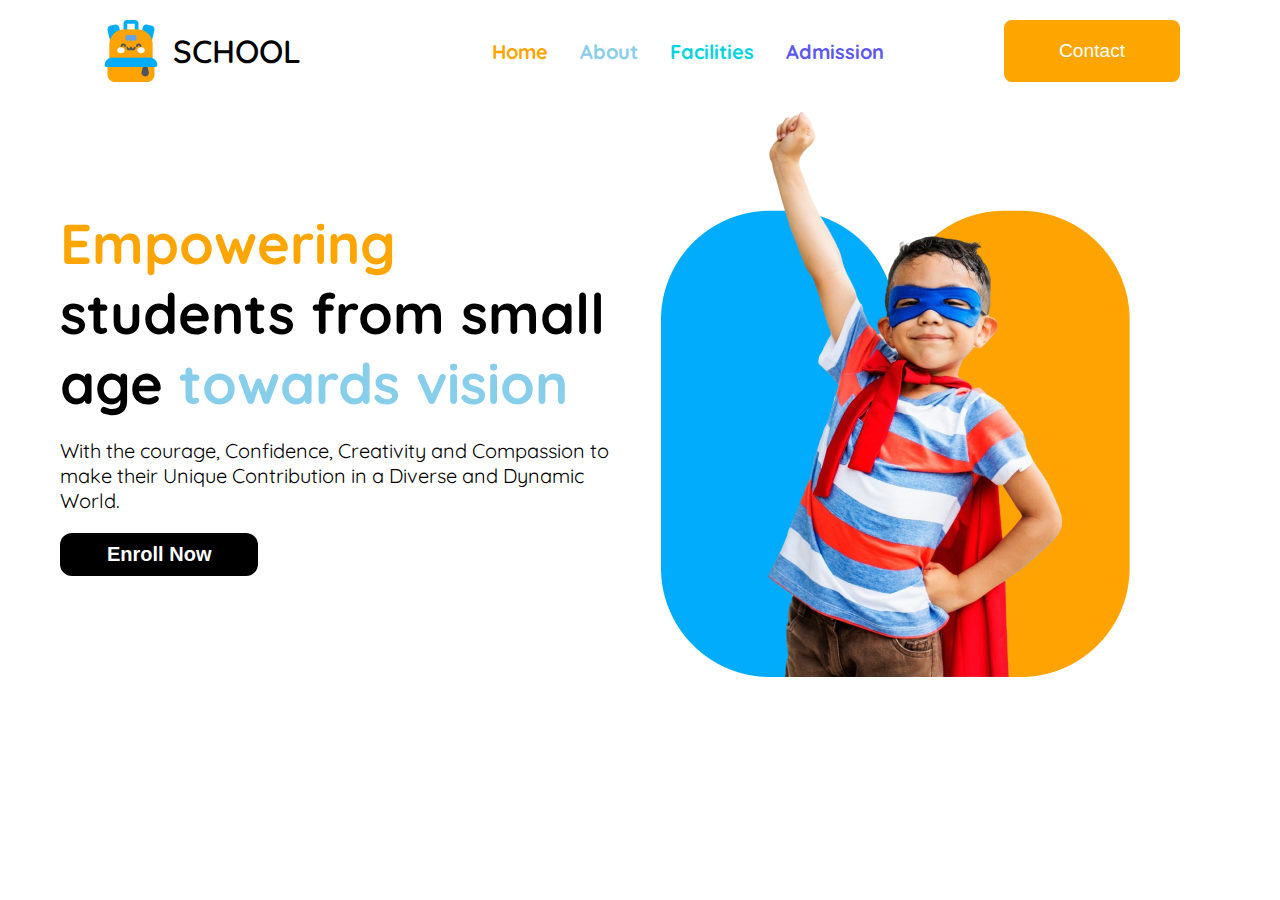
==== index.html @ 23132049 "adding banner and make it responsive" ====
<!DOCTYPE html>
<html lang="en">
<head>
    <meta charset="UTF-8">
    <meta name="viewport" content="width=device-width, initial-scale=1.0">
    <title>Kids School</title>
    <link rel="stylesheet" href="Styles/index-styling.css">
</head>

<body class="quicksand-normal-font">

    <!-- Header Class Start Here -->

    <header class="max-width">
        
        <!-- Navigation Start Here -->

        <nav class="navbar display-flex">
            <div class="nav-logo display-flex">
                <img src="assets/logo.png" alt="">
                <div class="logo-title" >
                    <!-- <h5>SCHOOL</h5> -->
                    <span>SCHOOL</span>
                </div>
            </div> 
            <div class="nav-menu-btn display-flex">
                
            <div class="nav-menu ">
                <ul class="nav-links display-flex ">
                    <li><a href="" class="menu-link1 primary-txt-clr">Home</a></li>
                    <li><a href="" class="menu-link2">About</a></li>
                    <li><a href="" class="menu-link3">Facilities</a></li>
                    <li><a href="" class="menu-link4">Admission</a></li>
                </ul>
                <div class="hermburg-icon">
                    <img src="assets/bars-solid.svg" alt="">
                </div>
            </div>
            <!-- <div class="nav-btn">
                <button class="primary-btn">Contact</button>
            </div> -->
            </div>
            <button class="nav-btn">Contact</button>
        </nav>
        <!-- Navigation End Here -->


        <!-- Banner Start Here -->
         <banner class="banner display-flex">
            <div class="banner-text">
                <span class="banner-title"><span class="em primary-txt-clr">Empowering</span><br>
                    students from small <br>age <span class="tv">towards vision</span></span>
                    <p class="banner-description">With the courage, Confidence, Creativity and Compassion to make their Unique Contribution in a Diverse and Dynamic World.</p>
                <button class="primary-btn">Enroll Now</button>
            </div>
            <div class="banner-img">
                <img src="assets/hero-kids.png" alt="">
            </div>

         </banner>
        <!-- Banner End Here -->
        
    </header>
</body>
</html>
---- Styles/index-styling.css ----
/* Added Font */
@import url('https://fonts.googleapis.com/css2?family=Quicksand:wght@300..700&display=swap');

.quicksand-normal-font {
  font-family: "Quicksand", serif;
  font-optical-sizing: auto;
  font-weight:400;
  font-style: normal;
}



/* Shared Styles Shared Style Shared Style Shared Style */    
.display-flex{
    display: flex;
}

.max-width{
    max-width: 1200px;
    margin: 0 auto;
}
.primary-txt-clr{
    color: orange;
}
.primary-bg-clr{
    background-color: orange;
}
.primary-btn{
    background-color:black;
    color:white;
    border-radius:12px;
    border: none;
    font-size:1.25rem ;
    font-weight:bold;
    padding: 10px 47px;
}


/* Navbar Related Styles Start Here */

.nav-menu ul>li{
    list-style: none;
}

.nav-menu a{
    text-decoration: none;
    margin-left: 32px;
}
.navbar{
    justify-content: space-around;
    margin-top: 20px;
    margin-bottom: 20px;
}
.nav-menu-btn{
    align-items: center;
   
}
.nav-btn{
    background-color: orange;
    border: none;
    border-radius: 8px;
    padding: 10px 55px;
    color: white;
    font-size: 1.2rem;
    font-weight:500;
}

.logo-title{
    font-size: 2rem;
    font-weight: 600;
    text-align: center;
}
.nav-logo{
    gap: 11px;
    align-items: center;
}

/* Anchor Menu Text Color Styling */

.menu-link1, .menu-link2, .menu-link3, .menu-link4{
    font-size:1.25rem;
    font-weight: bold;
    }
.menu-link2{
    color:skyblue ;
}
.menu-link3{
    color:#05D4DF ;
}
.menu-link4{
    color:#5D58EF;
}

.hermburg-icon{
    display: none;
    height: 30px;
    width: 30px;
}

/* Navbar Related Styles End Here */

/* Banner Related Style Start Here */
.banner{
    align-items: center;
    gap: 50px;
    max-width: 1160px;
    margin: 0 auto;
}
/* Banner Title related Styling */
.banner-title{
    font-size: 3.5rem;
    font-weight: bold;
    /* max-width: 644px;
    margin: 0 auto; */
}
.tv{
    color: skyblue;
}
.banner-description{
    color: black;
    font-size: 1.25rem;
    font-weight: 400;
}
.banner-img{
    width: 100%;
}


/* Responsive for Mobile Device */

@media screen and (max-width:576px) {
        .logo-title, .nav-menu-btn, .nav-menu, .nav-btn{
            display: none;
        }
        .navbar{
            border-bottom: 2px solid orange;
            margin: 0;
            box-sizing: border-box;
            padding: 15px;
        }

    .banner{
        flex-direction: column-reverse;
        margin:8px 16px 40px 16px;
    }
    .banner-img img{
        width: 100%;
    }
    .banner-text{
        text-align: center;
    }
    
}
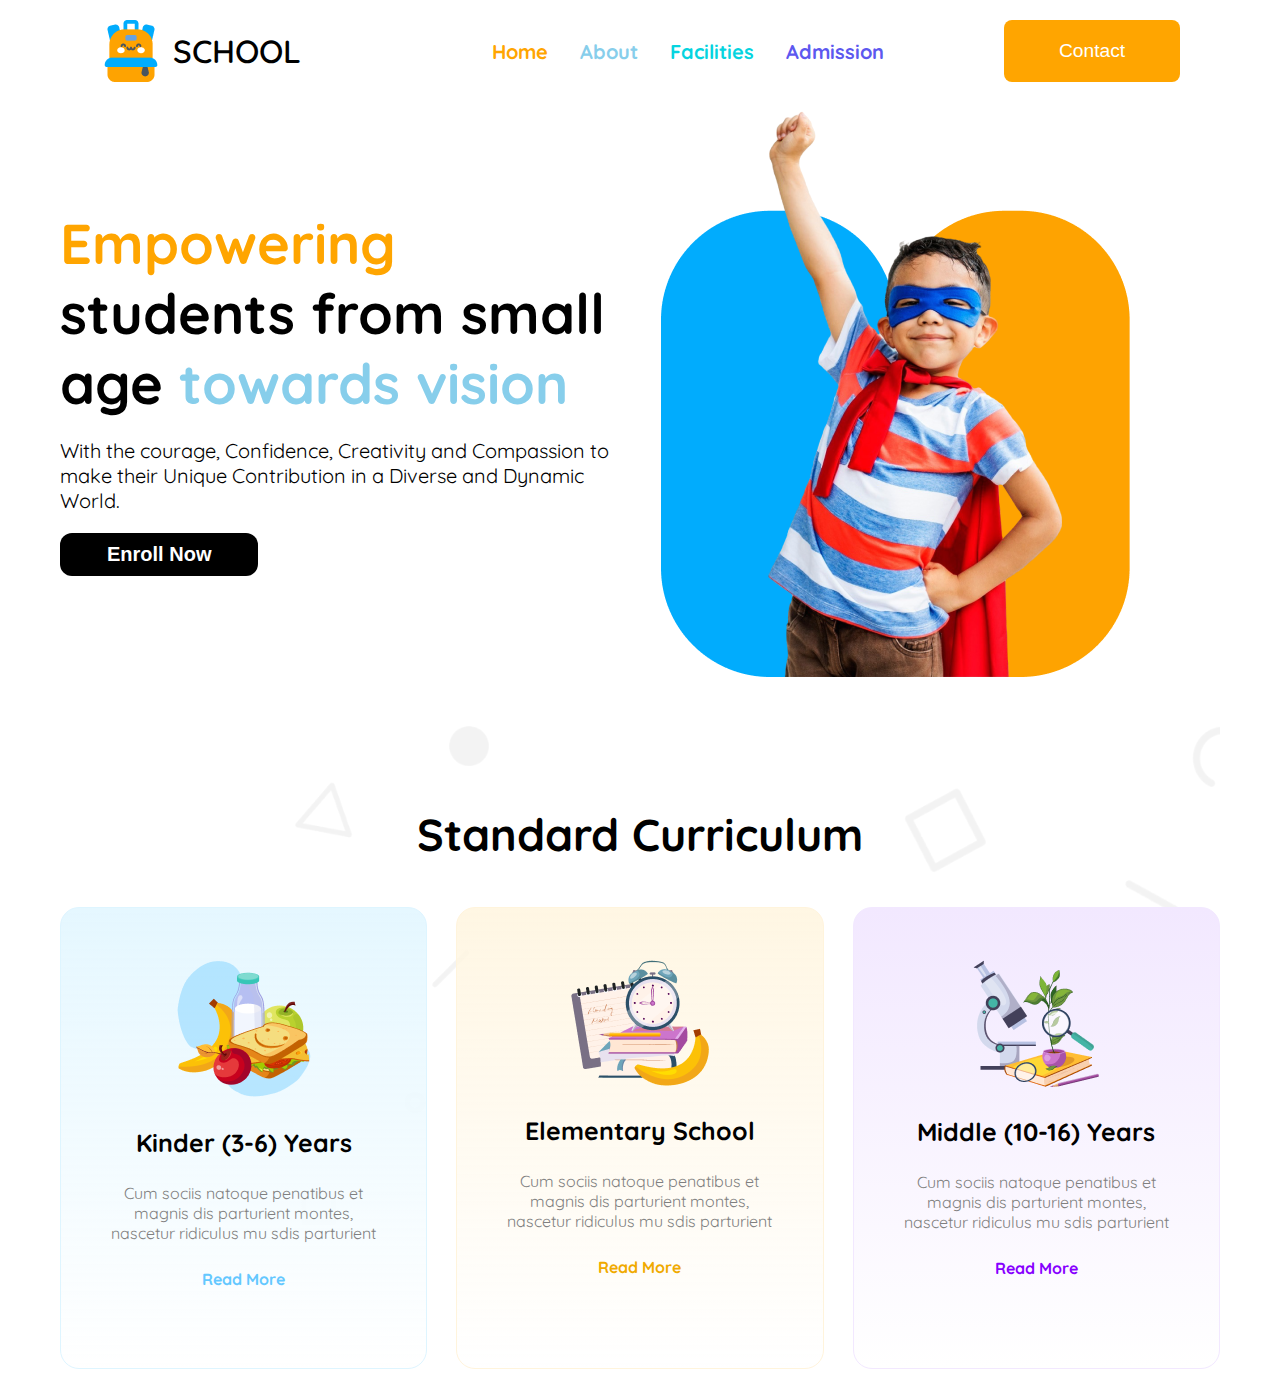
==== commit f5cf69fe: "Hero Section added and Mobile responsive" ====
--- a/index.html
+++ b/index.html
@@ -59,6 +59,53 @@
 
          </banner>
         <!-- Banner End Here -->
+
+        <!-- Main Section Start Here -->
+        <main class="main">
+            <h3 class="main-title">
+                Standard Curriculum
+            </h3>
+
+            <!-- Main Card Section Main Card Section Main Card Section Main Card Section -->
+            <div class="main-card display-flex">
+                <div class="card-1">
+                    <div class="card-icon">
+                        <img src="assets/kinder.png" alt="">
+                    </div>
+                    <h3 class="card-title">Kinder (3-6) Years</h3>
+                    <p class="card-description">Cum sociis natoque penatibus et magnis
+                        dis parturient montes, nascetur ridiculus
+                        mu sdis parturient</p>
+                    <h5 class="card-more1">Read More</h5>
+                </div>
+                <div class="card-2">
+
+                    <div class="card-icon">
+                        <img src="assets/elementary.png" alt="">
+                    </div>
+
+                    <h3 class="card-title">Elementary School</h3>
+                    <p class="card-description">Cum sociis natoque penatibus et magnis
+                        dis parturient montes, nascetur ridiculus
+                        mu sdis parturient</p>
+                    <h5 class="card-more2">Read More</h5>
+                </div>
+                <div class="card-3">
+                    <div class="card-icon">
+                        <img src="assets/middle.png" alt="">
+                    </div>
+                    <h3 class="card-title">Middle (10-16) Years</h3>
+                    <p class="card-description">Cum sociis natoque penatibus et magnis
+                        dis parturient montes, nascetur ridiculus
+                        mu sdis parturient</p>
+                    <h5 class="card-more3">Read More</h5>
+                </div>
+
+            </div>
+
+
+        </main>
+
         
     </header>
 </body>
--- a/Styles/index-styling.css
+++ b/Styles/index-styling.css
@@ -110,8 +110,6 @@
 .banner-title{
     font-size: 3.5rem;
     font-weight: bold;
-    /* max-width: 644px;
-    margin: 0 auto; */
 }
 .tv{
     color: skyblue;
@@ -126,16 +124,100 @@
 }
 
 
+/* Main Section Related Style Start Here */
+.main{
+    background-image: url("../assets/bg.png");
+    max-width: 1160px;
+    margin: 0 auto;
+    background-repeat: no-repeat;
+    background-position:center;
+    background-size: cover;
+
+
+}
+.main-card{
+    gap: 29px;
+    justify-content: center;
+}
+
+.main-title{
+    font-size:2.8rem;
+    font-weight:bold;
+    color:black;
+    text-align: center;
+    padding-top: 80px;
+}
+.card-1, .card-2, .card-3{
+    border-radius:19px;
+    text-align: center;
+    padding: 52px 40px;
+    width: 368px;
+}
+.card-1{
+    background: linear-gradient(to bottom, #DEF5FFCC,#FFFFFFFF);
+    border:1px solid #DEF5FF; 
+
+}
+.card-2{
+    background: linear-gradient(to bottom, #FFF4DCCC,#FFFFFFFF);
+    
+    border: 1px solid #FFF4DC ;
+
+}
+.card-3{
+    background: linear-gradient(to bottom,#F2E8FF,#FFFFFF);
+    border: 1px solid #F2E8FF ;
+}
+.card-title{
+    font-weight: bold;
+    font-size: 1.56rem;
+    color: black;
+}
+.card-description{
+    font-weight: 400;
+    font-size: 1rem;
+    color: #808080;
+}
+.card-more1{
+        color:#64C8FF ;
+        font-size:1rem ;
+        font-weight:bold;
+        
+}
+.card-more2{
+    color:#F0AA00 ;
+    font-size:1rem ;
+    font-weight:bold;
+    
+}
+.card-more3{
+    color:#8700FF ;
+    font-size:1rem ;
+    font-weight:bold;
+    
+}
+
+
+
+
+
+
+
+
+
+
 /* Responsive for Mobile Device */
 
 @media screen and (max-width:576px) {
         .logo-title, .nav-menu-btn, .nav-menu, .nav-btn{
             display: none;
         }
+        /* .hermburg-icon{
+           visibility: visible;
+        } */
         .navbar{
             border-bottom: 2px solid orange;
             margin: 0;
-            box-sizing: border-box;
             padding: 15px;
         }
 
@@ -145,9 +227,29 @@
     }
     .banner-img img{
         width: 100%;
+        align-items: center;
     }
     .banner-text{
         text-align: center;
     }
-    
-}+.main{
+   
+    width: 100%;
+}
+    .main-card{
+        flex-direction: column;
+        justify-content: center;
+        max-width: 100%;
+/
+    }
+    .main-title{
+        font-size: 1.6rem;
+        font-weight: bold;
+    }
+    .card-1, .card-2, .card-3{
+        max-width: 300px;
+        margin: 0 auto;
+     
+    }
+    
+}
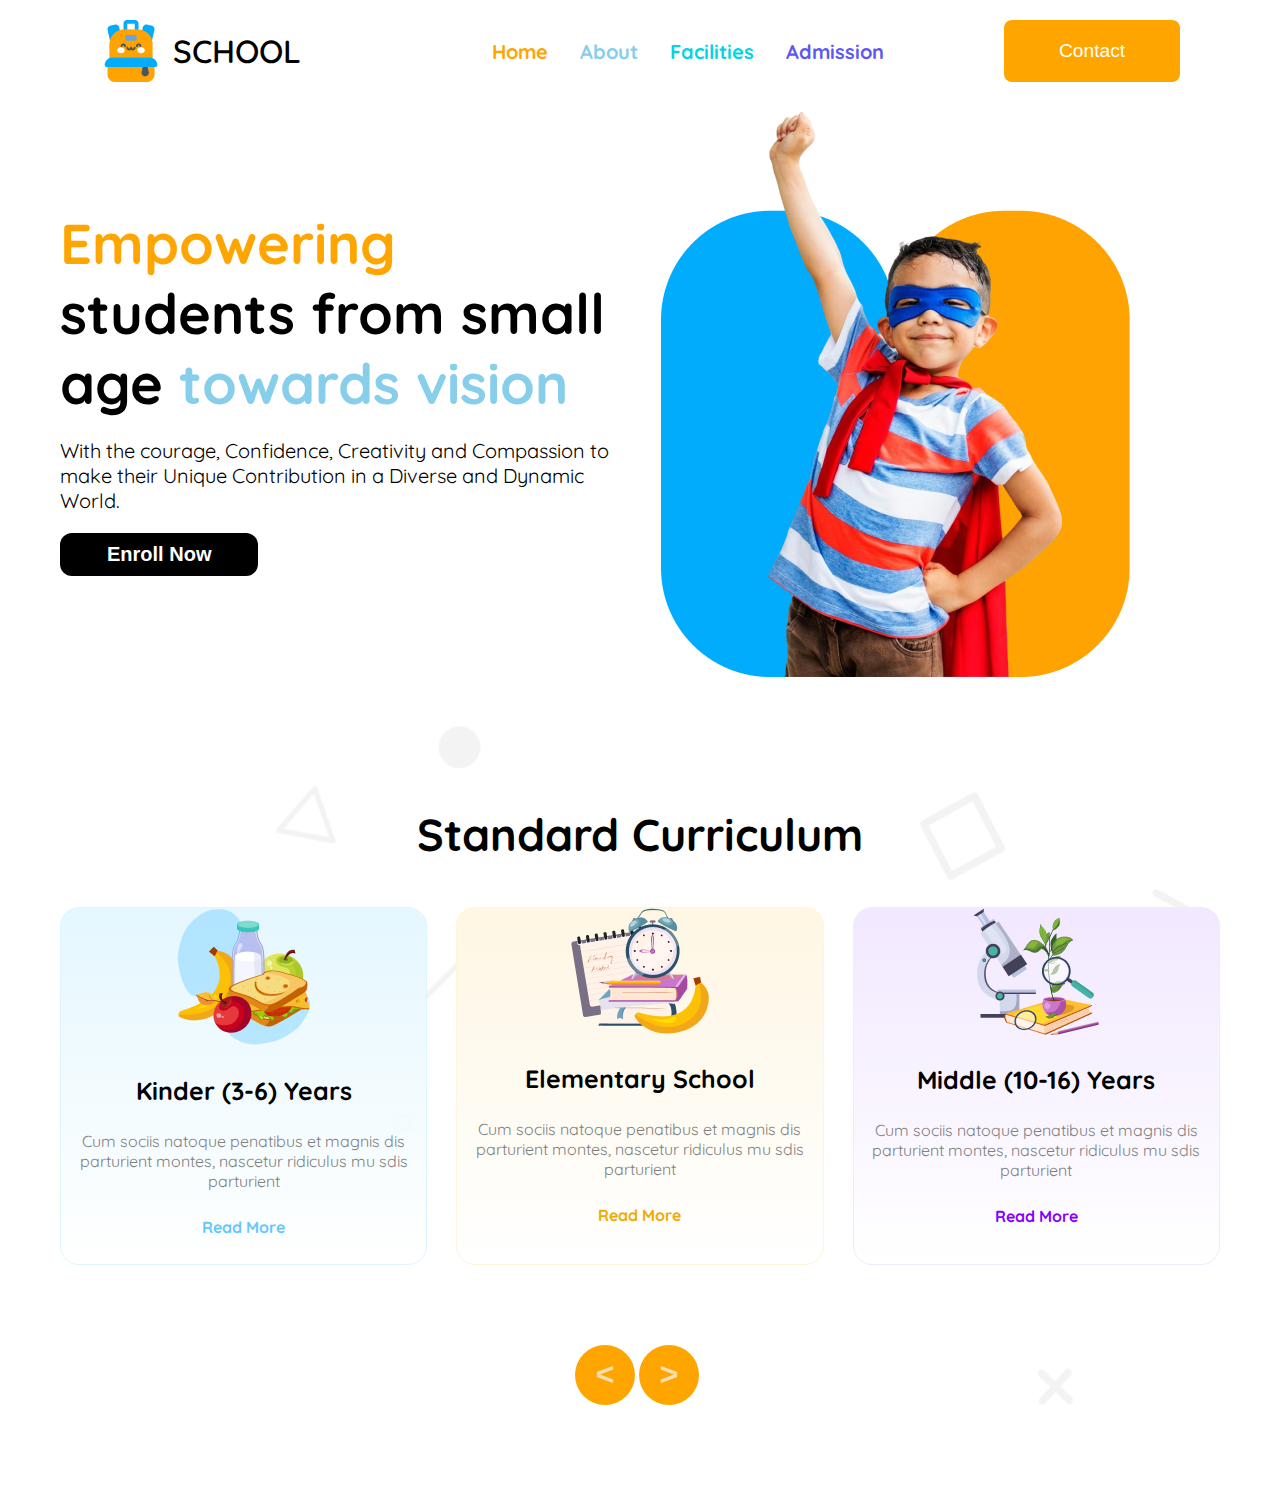
==== commit 3edbc13c: "responsive for phone" ====
--- a/index.html
+++ b/index.html
@@ -19,9 +19,14 @@
             <div class="nav-logo display-flex">
                 <img src="assets/logo.png" alt="">
                 <div class="logo-title" >
-                    <!-- <h5>SCHOOL</h5> -->
+                   
                     <span>SCHOOL</span>
                 </div>
+
+                <div class="hermburg-icon">
+                    <img src="assets/bars-solid.svg" alt="">
+                </div>
+
             </div> 
             <div class="nav-menu-btn display-flex">
                 
@@ -32,9 +37,7 @@
                     <li><a href="" class="menu-link3">Facilities</a></li>
                     <li><a href="" class="menu-link4">Admission</a></li>
                 </ul>
-                <div class="hermburg-icon">
-                    <img src="assets/bars-solid.svg" alt="">
-                </div>
+
             </div>
             <!-- <div class="nav-btn">
                 <button class="primary-btn">Contact</button>
@@ -103,7 +106,14 @@
 
             </div>
 
-
+            <div class="main-angle-btn">
+                <button class="less-then">&lt</button>
+                <button class="gtr-then">&gt</button>
+            </div>
+ 
+<!-- our Stories Start here our Stories Start here our Stories Start here our Stories Start here -->
+           
+ 
         </main>
 
         
--- a/Styles/index-styling.css
+++ b/Styles/index-styling.css
@@ -65,6 +65,11 @@
     font-weight:500;
 }
 
+/* Story Button Relater Shared Style Start Here */
+
+
+
+
 .logo-title{
     font-size: 2rem;
     font-weight: 600;
@@ -138,6 +143,7 @@
 .main-card{
     gap: 29px;
     justify-content: center;
+    max-width: 1160px;
 }
 
 .main-title{
@@ -150,8 +156,8 @@
 .card-1, .card-2, .card-3{
     border-radius:19px;
     text-align: center;
-    padding: 52px 40px;
-    width: 368px;
+    /* padding: 52px 40px; */
+    /* width: 360px; */
 }
 .card-1{
     background: linear-gradient(to bottom, #DEF5FFCC,#FFFFFFFF);
@@ -167,6 +173,7 @@
 .card-3{
     background: linear-gradient(to bottom,#F2E8FF,#FFFFFF);
     border: 1px solid #F2E8FF ;
+    /* background-color: #5D58EF; */
 }
 .card-title{
     font-weight: bold;
@@ -197,6 +204,27 @@
     
 }
 
+.main-angle-btn{
+    /* margin-top:80 px;
+    margin-bottom: 60px; */
+    width: 130px;
+    margin: 80px auto;
+}
+
+.less-then, .gtr-then{
+    background-color: orange;
+    height: 60px;
+    width: 60px;
+    padding: 17px, 20px;
+    color: wheat;
+    border: none;
+    border-radius: 50%;
+    font-size: 2rem;
+    font-weight: bold;
+}
+/* Our Story Related Style  Our Story Related Style */
+
+
 
 
 
@@ -212,13 +240,16 @@
         .logo-title, .nav-menu-btn, .nav-menu, .nav-btn{
             display: none;
         }
-        /* .hermburg-icon{
-           visibility: visible;
-        } */
+        .hermburg-icon{
+           display: inline-block;
+           margin-left: 230px;
+        }
         .navbar{
             border-bottom: 2px solid orange;
             margin: 0;
             padding: 15px;
+            /* justify-content: end; */
+            
         }
 
     .banner{
@@ -233,7 +264,6 @@
         text-align: center;
     }
 .main{
-   
     width: 100%;
 }
     .main-card{
@@ -247,9 +277,13 @@
         font-weight: bold;
     }
     .card-1, .card-2, .card-3{
-        max-width: 300px;
+        max-width: 357px;
         margin: 0 auto;
+        padding: 22px 81px;
      
     }
-    
-}
+    .main-angle-btn{
+        display: none;
+    }
+    
+}
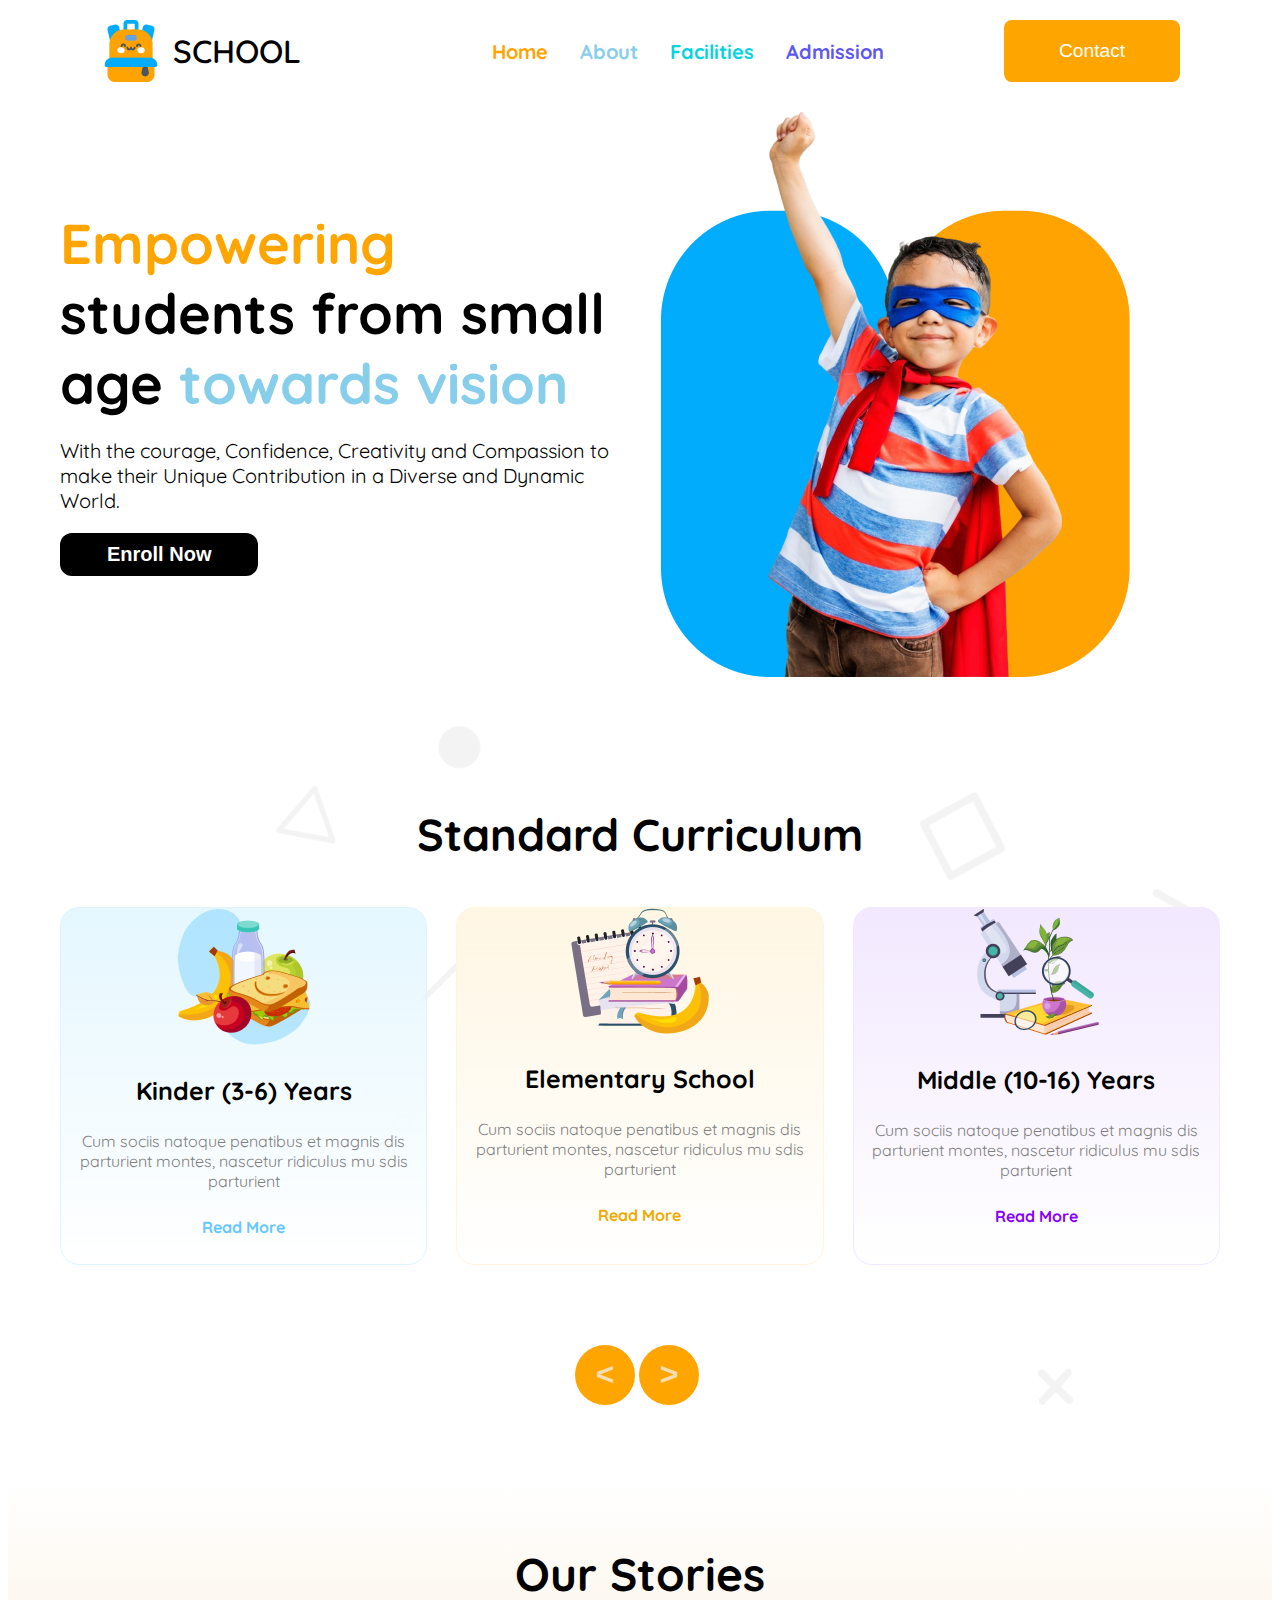
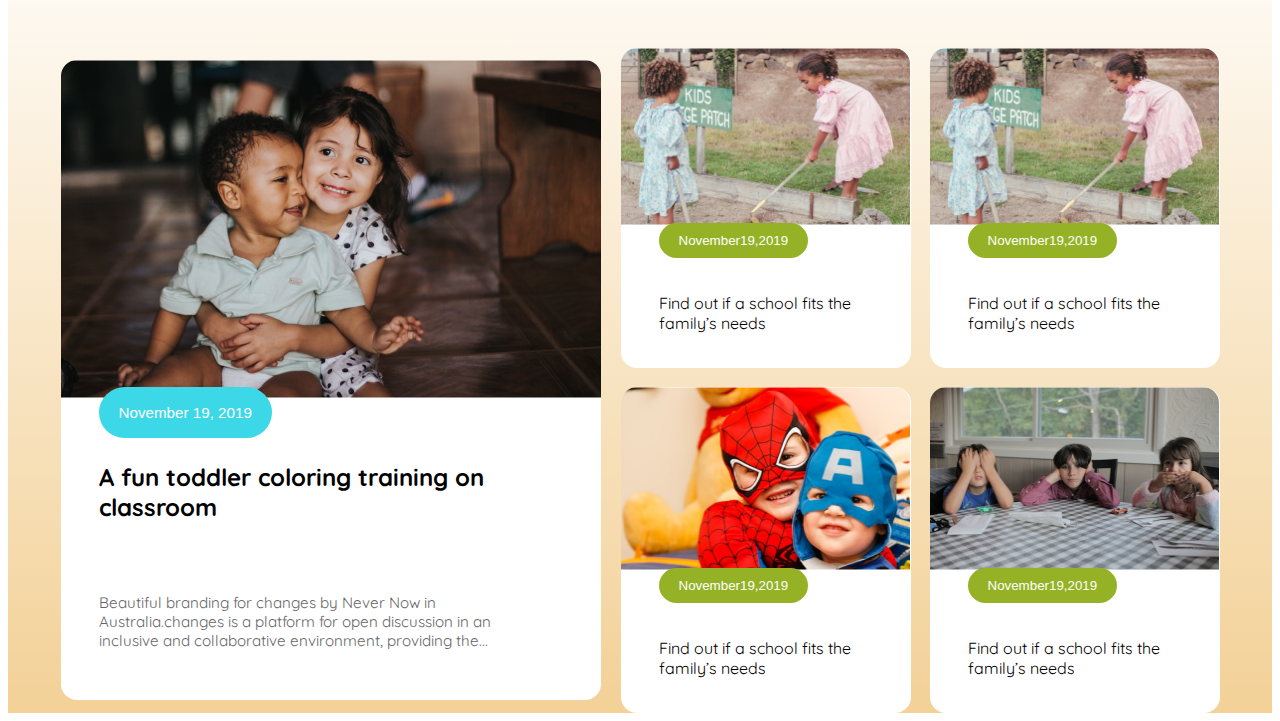
==== commit 26b97c04: "Our Story Section Added" ====
--- a/index.html
+++ b/index.html
@@ -61,62 +61,138 @@
             </div>
 
          </banner>
+
+        </header>
         <!-- Banner End Here -->
 
         <!-- Main Section Start Here -->
         <main class="main">
-            <h3 class="main-title">
-                Standard Curriculum
-            </h3>
+            <section class="main-card-section">
+                <h3 class="main-title">
+                    Standard Curriculum
+                </h3>
+    
+                <!-- Main Card Section Main Card Section Main Card Section Main Card Section -->
+                <div class="main-card display-flex">
+                    <div class="card-1">
+                        <div class="card-icon">
+                            <img src="assets/kinder.png" alt="">
+                        </div>
+                        <h3 class="card-title">Kinder (3-6) Years</h3>
+                        <p class="card-description">Cum sociis natoque penatibus et magnis
+                            dis parturient montes, nascetur ridiculus
+                            mu sdis parturient</p>
+                        <h5 class="card-more1">Read More</h5>
+                    </div>
+                    <div class="card-2">
+    
+                        <div class="card-icon">
+                            <img src="assets/elementary.png" alt="">
+                        </div>
+    
+                        <h3 class="card-title">Elementary School</h3>
+                        <p class="card-description">Cum sociis natoque penatibus et magnis
+                            dis parturient montes, nascetur ridiculus
+                            mu sdis parturient</p>
+                        <h5 class="card-more2">Read More</h5>
+                    </div>
+                    <div class="card-3">
+                        <div class="card-icon">
+                            <img src="assets/middle.png" alt="">
+                        </div>
+                        <h3 class="card-title">Middle (10-16) Years</h3>
+                        <p class="card-description">Cum sociis natoque penatibus et magnis
+                            dis parturient montes, nascetur ridiculus
+                            mu sdis parturient</p>
+                        <h5 class="card-more3">Read More</h5>
+                    </div>
+    
+                </div>
+    
+                <div class="main-angle-btn">
+                    <button class="less-then">&lt</button>
+                    <button class="gtr-then">&gt</button>
+                </div>
+            </section> 
+        </main>
 
-            <!-- Main Card Section Main Card Section Main Card Section Main Card Section -->
-            <div class="main-card display-flex">
-                <div class="card-1">
-                    <div class="card-icon">
-                        <img src="assets/kinder.png" alt="">
+        <!-- our Stories Start here our Stories Start here our Stories Start here our Stories Start here -->
+        <section class="main-story-section">
+            <h3 class="story-title">Our Stories</h3>
+
+            <!-- Total Story Using Flex -->
+             <div class="our-story display-flex">
+                <!-- Our Story Left Side -->
+                <div class="our-story-left">
+                <div class="img-story">
+                    <img src="assets/story-1.png" alt="">
+                    
+                </div>
+                <button class="left-side-btn">November 19, 2019</button>
+                    <h3 class="left-side-story-title">A fun toddler coloring training on
+                        classroom</h3>
+
+                        <p class="left-side-story-description">
+                            Beautiful branding for changes by Never Now in Australia.changes is a platform for open discussion in an inclusive and collaborative environment, providing the...
+                        </p>
+                
+                
+                 </div>
+             <!-- Right Side Using Grid -->
+             <div class="our-story-right">
+                <div class="sub-story">
+                    <div class="substory-img">
+                        <img src="assets/story-2.png" alt="">
                     </div>
-                    <h3 class="card-title">Kinder (3-6) Years</h3>
-                    <p class="card-description">Cum sociis natoque penatibus et magnis
-                        dis parturient montes, nascetur ridiculus
-                        mu sdis parturient</p>
-                    <h5 class="card-more1">Read More</h5>
+                    <button class="sub-story-btn">November19,2019</button>
+                    <div class="sub-story-text">
+                        <p class="sub-story-title">
+                            Find out if a school fits the family’s needs
+                        </p>
+                    </div>
                 </div>
-                <div class="card-2">
-
-                    <div class="card-icon">
-                        <img src="assets/elementary.png" alt="">
+                <div class="sub-story">
+                    <div class="substory-img">
+                        <img src="assets/story-2.png" alt="">
                     </div>
-
-                    <h3 class="card-title">Elementary School</h3>
-                    <p class="card-description">Cum sociis natoque penatibus et magnis
-                        dis parturient montes, nascetur ridiculus
-                        mu sdis parturient</p>
-                    <h5 class="card-more2">Read More</h5>
+                    <button class="sub-story-btn">November19,2019</button>
+                    <div class="sub-story-text">
+                        <p class="sub-story-title">
+                            Find out if a school fits the family’s needs
+                        </p>
+                    </div>
                 </div>
-                <div class="card-3">
-                    <div class="card-icon">
-                        <img src="assets/middle.png" alt="">
+                <div class="sub-story">
+                    <div class="substory-img">
+                        <img src="assets/story-4.png" alt="">
                     </div>
-                    <h3 class="card-title">Middle (10-16) Years</h3>
-                    <p class="card-description">Cum sociis natoque penatibus et magnis
-                        dis parturient montes, nascetur ridiculus
-                        mu sdis parturient</p>
-                    <h5 class="card-more3">Read More</h5>
+                    <button class="sub-story-btn">November19,2019</button>
+                    <div class="sub-story-text">
+                        <p class="sub-story-title">
+                            Find out if a school fits the family’s needs
+                        </p>
+                    </div>
+                </div>
+                <div class="sub-story">
+                    <div class="substory-img">
+                        <img src="assets/story-5.png" alt="">
+                    </div>
+                    <button class="sub-story-btn">November19,2019</button>
+                    <div class="sub-story-text">
+                        <p class="sub-story-title">
+                            Find out if a school fits the family’s needs
+                        </p>
+                    </div>
                 </div>
 
-            </div>
+             </div>
+             </div>
+     
 
-            <div class="main-angle-btn">
-                <button class="less-then">&lt</button>
-                <button class="gtr-then">&gt</button>
-            </div>
- 
-<!-- our Stories Start here our Stories Start here our Stories Start here our Stories Start here -->
-           
- 
-        </main>
+
+           </section>
 
         
-    </header>
+    
 </body>
 </html>--- a/Styles/index-styling.css
+++ b/Styles/index-styling.css
@@ -223,6 +223,89 @@
     font-weight: bold;
 }
 /* Our Story Related Style  Our Story Related Style */
+
+.main-story-section{
+    margin-top: 60px;
+    background-image: linear-gradient( #FFFFFF, #f3d197),url('../assets/bg.png');
+    max-width: 100%;
+}
+
+.story-title{
+    text-align: center;
+    font-size:2.87rem;
+    font-weight: bold;
+    padding-top: 60px;
+}
+.our-story{
+    justify-content: center;
+    align-items: center;
+    gap: 20px;
+}
+
+.our-story-left{
+    border-radius: 16px;
+    max-width: 540px;
+    background-color: white;
+}
+.img-story img{
+    border-top-left-radius:16px;
+    border-top-right-radius:16px;
+    width: 100%;
+}
+.left-side-story-title{
+    font-size: 1.5rem;
+    font-weight:bold;
+    padding-left: 38px ;
+    padding-right: 100px;
+}
+.left-side-story-description{
+    font-size:0.95rem;
+    font-weight:400;
+    color: #666666;
+    padding:  47px 100px 35px 38px;
+}
+.left-side-btn{
+    background-color:#3CD8E8;
+    border: none;
+    border-radius: 48px;
+    font-size: 0.95rem;
+    font-weight:400;
+    color: white;
+    padding:17px 20px;
+    margin-left: 38px;
+    margin-top: -180px;
+}
+
+.our-story-right{
+    display: grid;
+    grid-template-columns: repeat(2, 1fr);
+    gap: 19px;
+}
+.sub-story img{
+    max-width: 100%;
+    border-top-left-radius: 16px;
+    border-top-right-radius: 16px;
+}
+.sub-story{
+    /* border: 2px solid red; */
+    max-width: 290px;
+    border-radius: 16px;
+    background-color: white;
+}
+.sub-story-btn{
+    border-radius: 48px;
+    border: none;
+    background-color: #95B226;
+    color: white;
+    padding: 10px 20px;
+    margin-left: 38px;
+    margin-top: -100px;
+
+}
+
+.sub-story-title{
+    padding: 19px 38px;
+}
 
 
 
@@ -264,12 +347,12 @@
         text-align: center;
     }
 .main{
-    width: 100%;
+    max-width: 100%;
 }
     .main-card{
         flex-direction: column;
         justify-content: center;
-        max-width: 100%;
+        max-width:100%;
 /
     }
     .main-title{
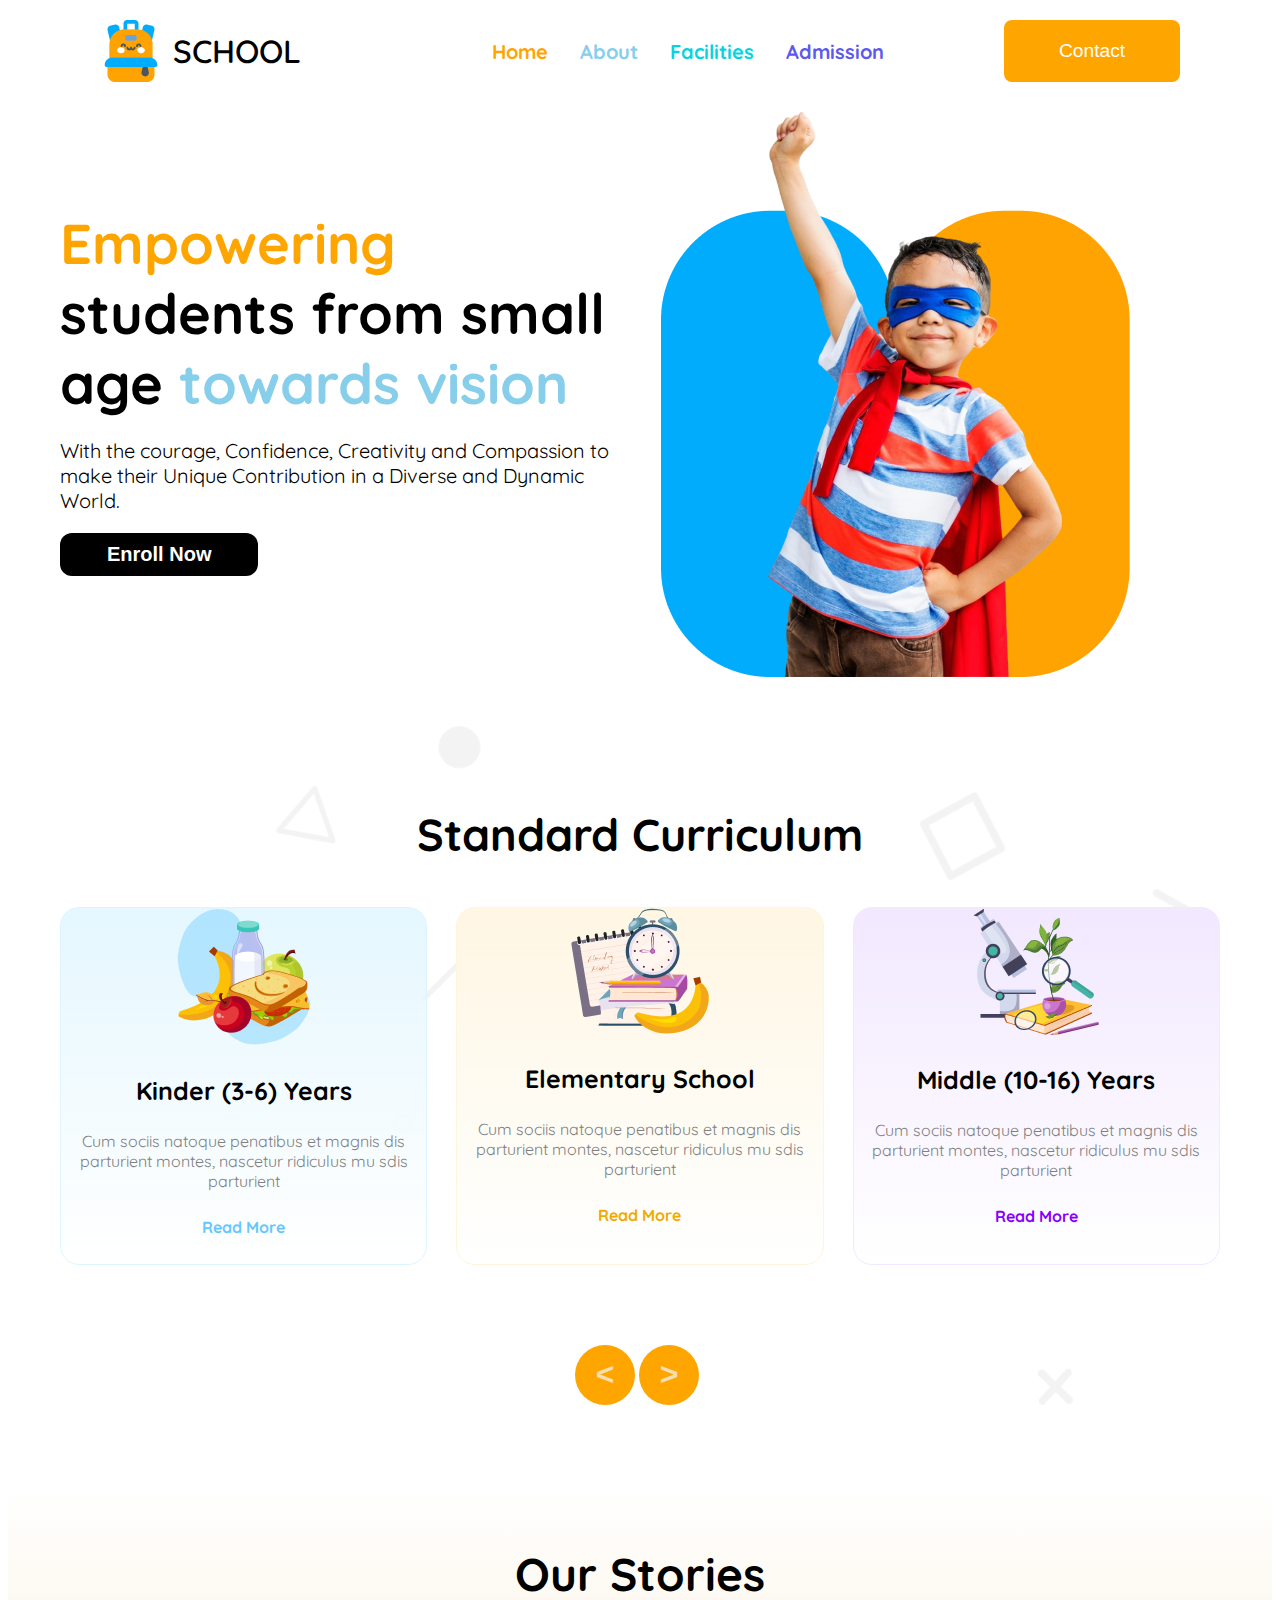
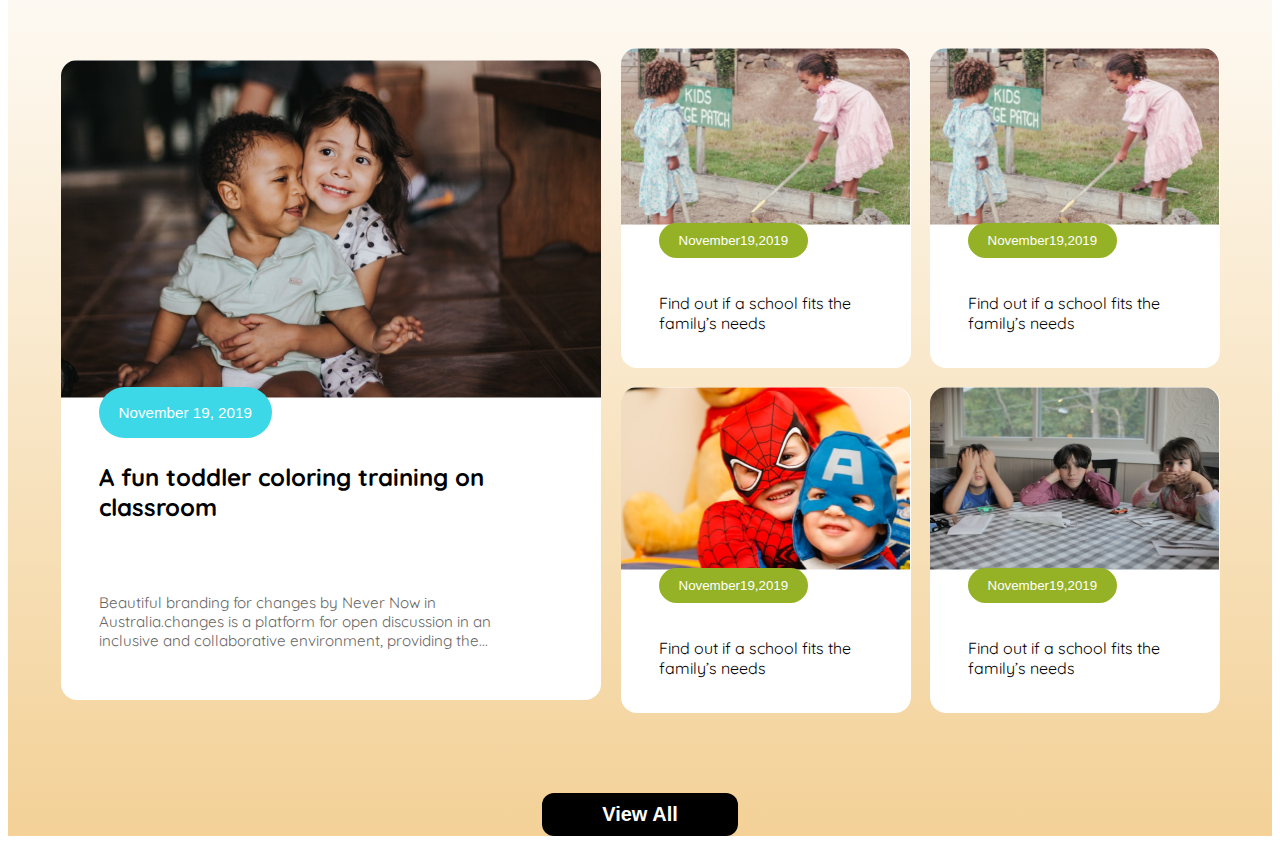
==== commit 601ca5fa: "View all btn add and responsive for mobile device" ====
--- a/index.html
+++ b/index.html
@@ -185,10 +185,14 @@
                     </div>
                 </div>
 
+               
+
              </div>
              </div>
-     
-
+             <div class="view-all">
+                <button class="view-all-btn">View All</button>
+             </div>     
+            
 
            </section>
 
--- a/Styles/index-styling.css
+++ b/Styles/index-styling.css
@@ -227,6 +227,7 @@
 .main-story-section{
     margin-top: 60px;
     background-image: linear-gradient( #FFFFFF, #f3d197),url('../assets/bg.png');
+   /* Changing Max-Width to width */
     max-width: 100%;
 }
 
@@ -244,6 +245,7 @@
 
 .our-story-left{
     border-radius: 16px;
+    /* Changing Max-Width to width */
     max-width: 540px;
     background-color: white;
 }
@@ -305,6 +307,24 @@
 
 .sub-story-title{
     padding: 19px 38px;
+}
+
+/* View- All Button Related Style  */
+.view-all{
+    display: flex;
+    justify-content: center;
+    /* align-items: center; */
+    margin-top: 80px;
+}
+.view-all-btn{
+    background-color: black;
+    padding: 10px 60px;
+    color: white;
+    border: none;
+    border-radius: 12px;
+    font-size: 1.25rem;
+    font-weight:bold;
+   /* margin: 80px auto; */
 }
 
 
@@ -368,5 +388,22 @@
     .main-angle-btn{
         display: none;
     }
+
+/* Our Story Section Related Style */
+
+    .our-story-left{
+        display: none;
+    }
+    .our-story-right{
+        grid-template-columns: repeat(2, 1fr);
+        justify-content: center;
+        gap: 5px;
+    }
+
+    /* View All Button Related Style */
+    .view-all{
+        align-items: center;
+    }
+
     
 }
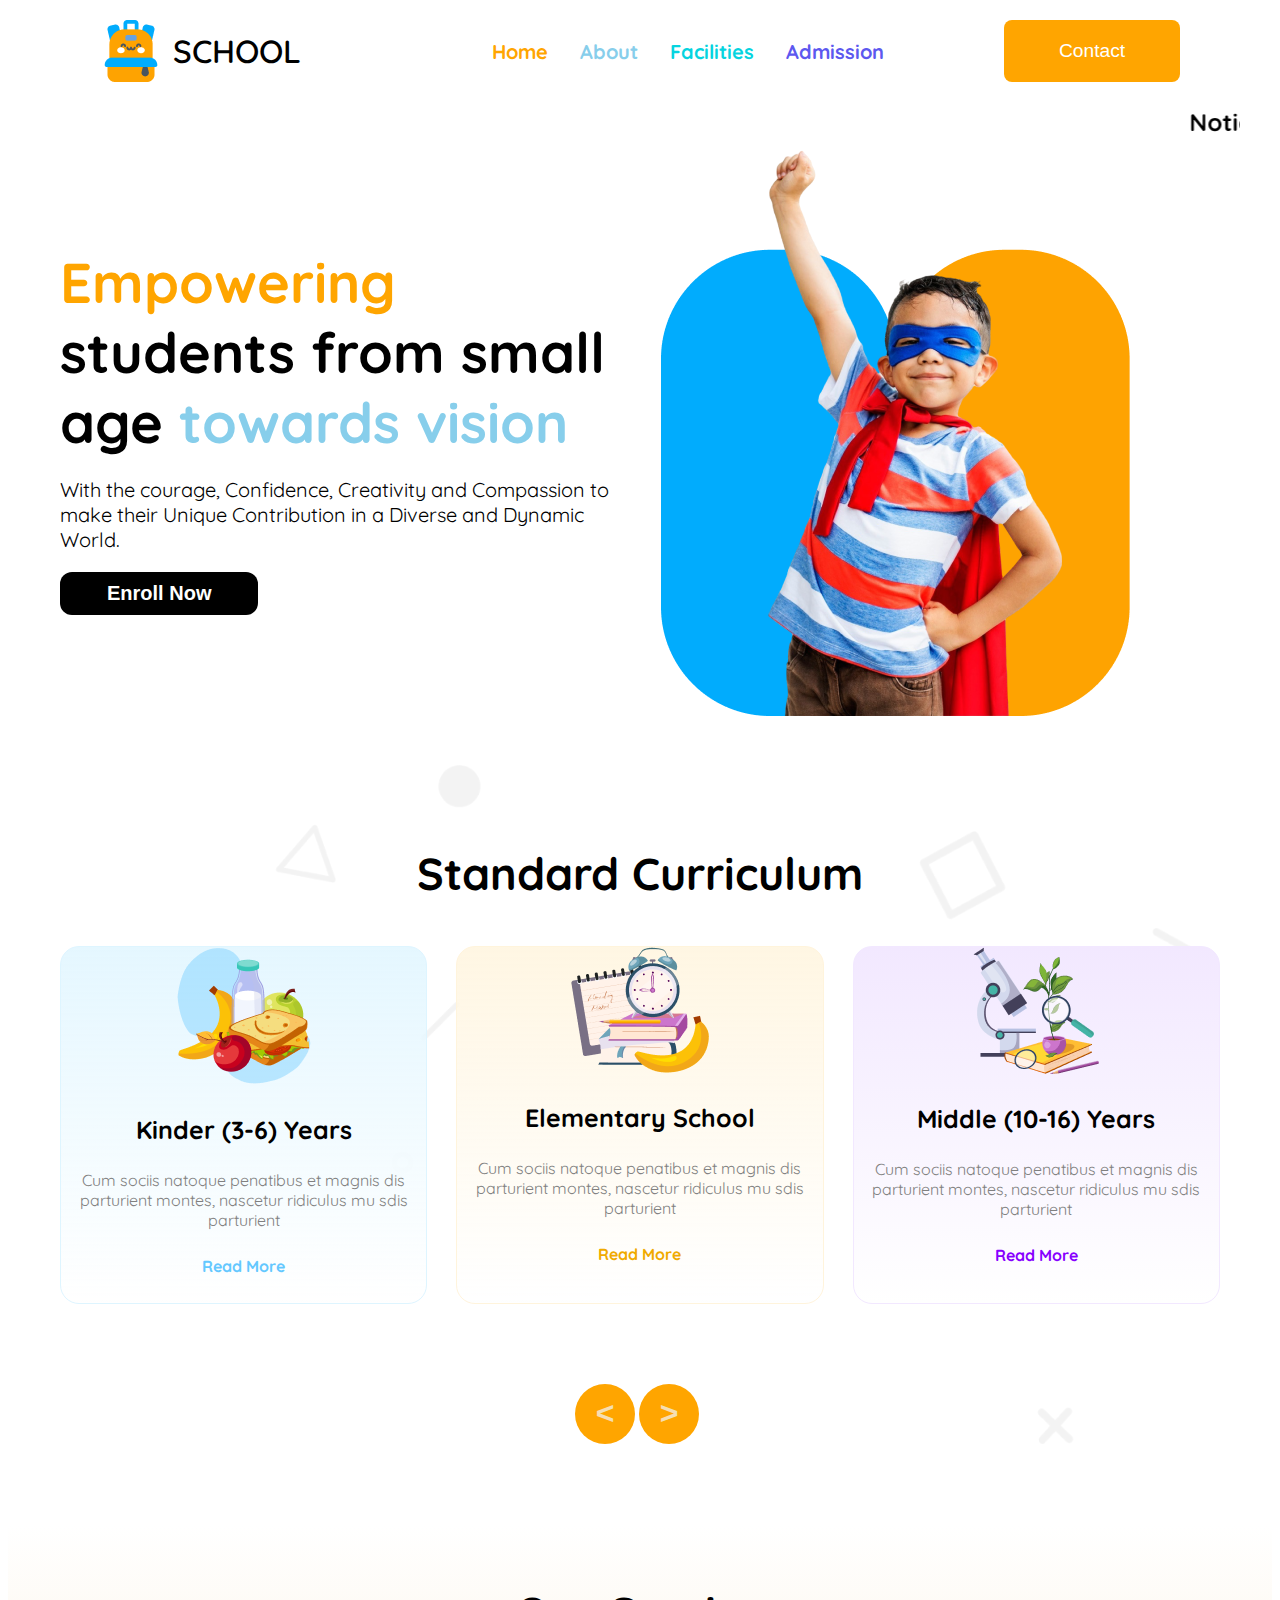
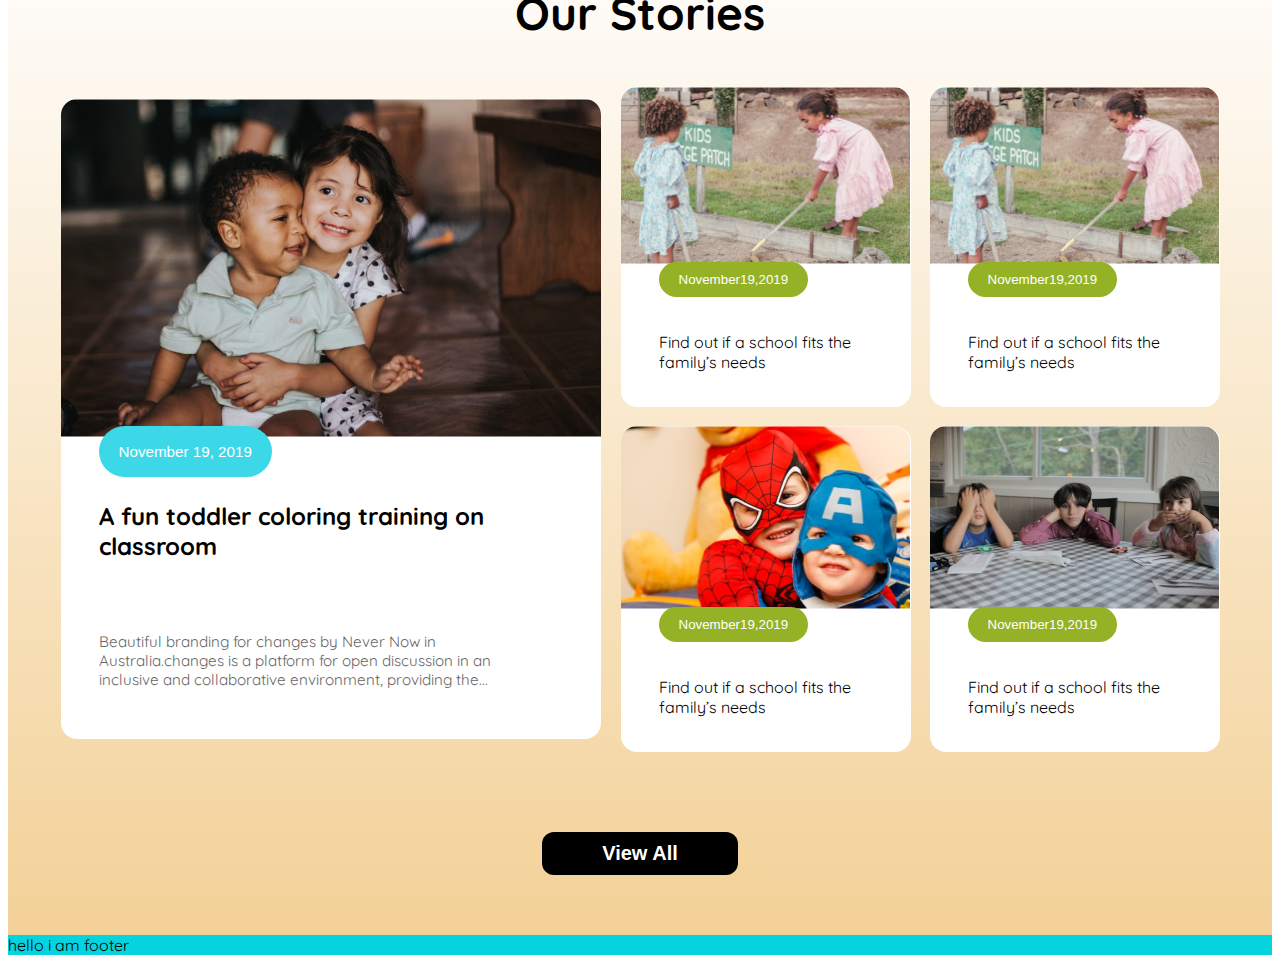
==== commit 3273f5b6: "added marque tag" ====
--- a/index.html
+++ b/index.html
@@ -45,6 +45,12 @@
             </div>
             <button class="nav-btn">Contact</button>
         </nav>
+
+        <marquee class="marque">
+            <span class="mnotice">Notice:</span> <span class="mr-massage">Admissions for the new session are open! Click to Apply now.</span>
+        </marquee>
+
+
         <!-- Navigation End Here -->
 
 
@@ -196,6 +202,10 @@
 
            </section>
 
+           <footer class="footer-section">
+
+            hello i am footer
+           </footer>
         
     
 </body>
--- a/Styles/index-styling.css
+++ b/Styles/index-styling.css
@@ -102,7 +102,22 @@
     width: 30px;
 }
 
-/* Navbar Related Styles End Here */
+/* Marque Related Style */
+.marque{
+    /* background-color: #05D4DF; */
+    margin-top:5px;
+}
+.mnotice{
+    font-size: 1.5rem;
+    font-weight: bold;
+}
+.mr-massage{
+    font-weight: bold;
+    color: orange;
+    font-size: 1.5rem;
+}
+
+
 
 /* Banner Related Style Start Here */
 .banner{
@@ -315,6 +330,7 @@
     justify-content: center;
     /* align-items: center; */
     margin-top: 80px;
+   
 }
 .view-all-btn{
     background-color: black;
@@ -324,7 +340,12 @@
     border-radius: 12px;
     font-size: 1.25rem;
     font-weight:bold;
+    margin-bottom: 60px;
    /* margin: 80px auto; */
+}
+
+.footer-section{
+    background-color: #05D4DF;
 }
 
 
@@ -398,6 +419,7 @@
         grid-template-columns: repeat(2, 1fr);
         justify-content: center;
         gap: 5px;
+        
     }
 
     /* View All Button Related Style */
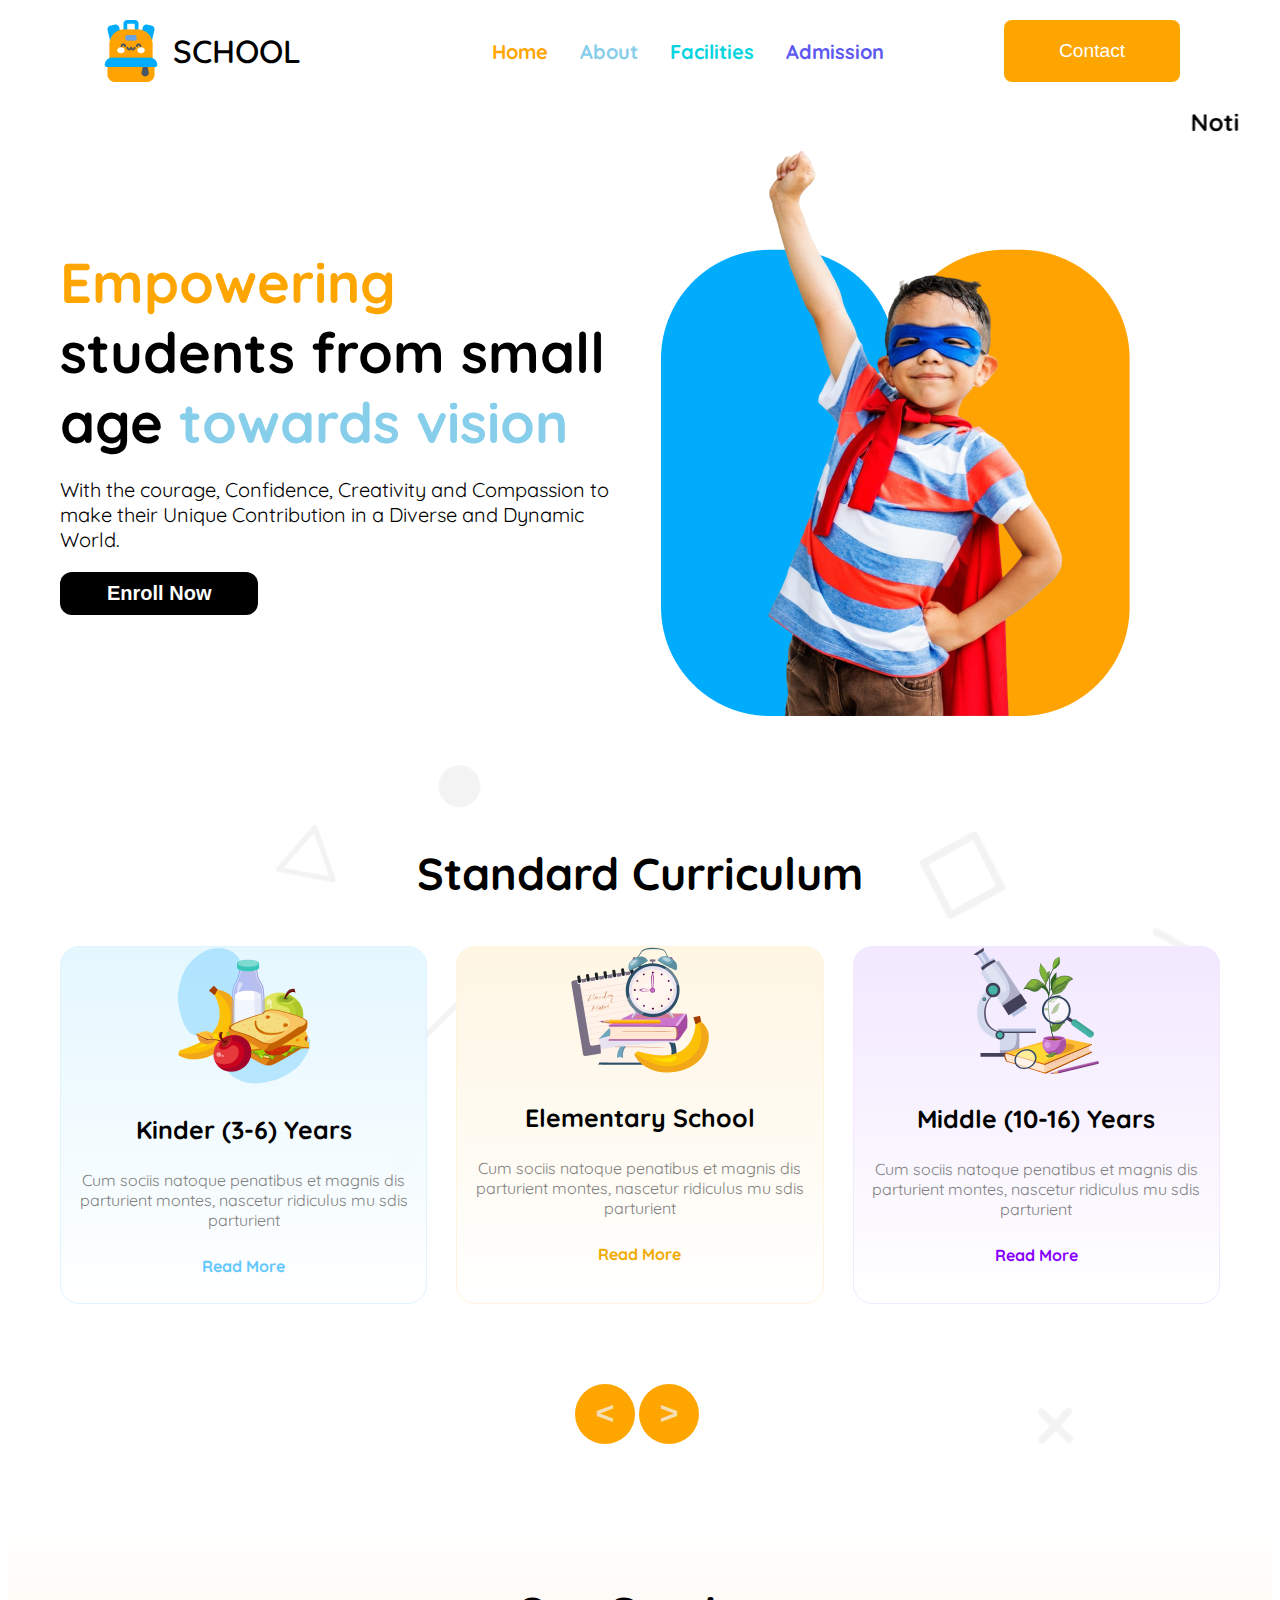
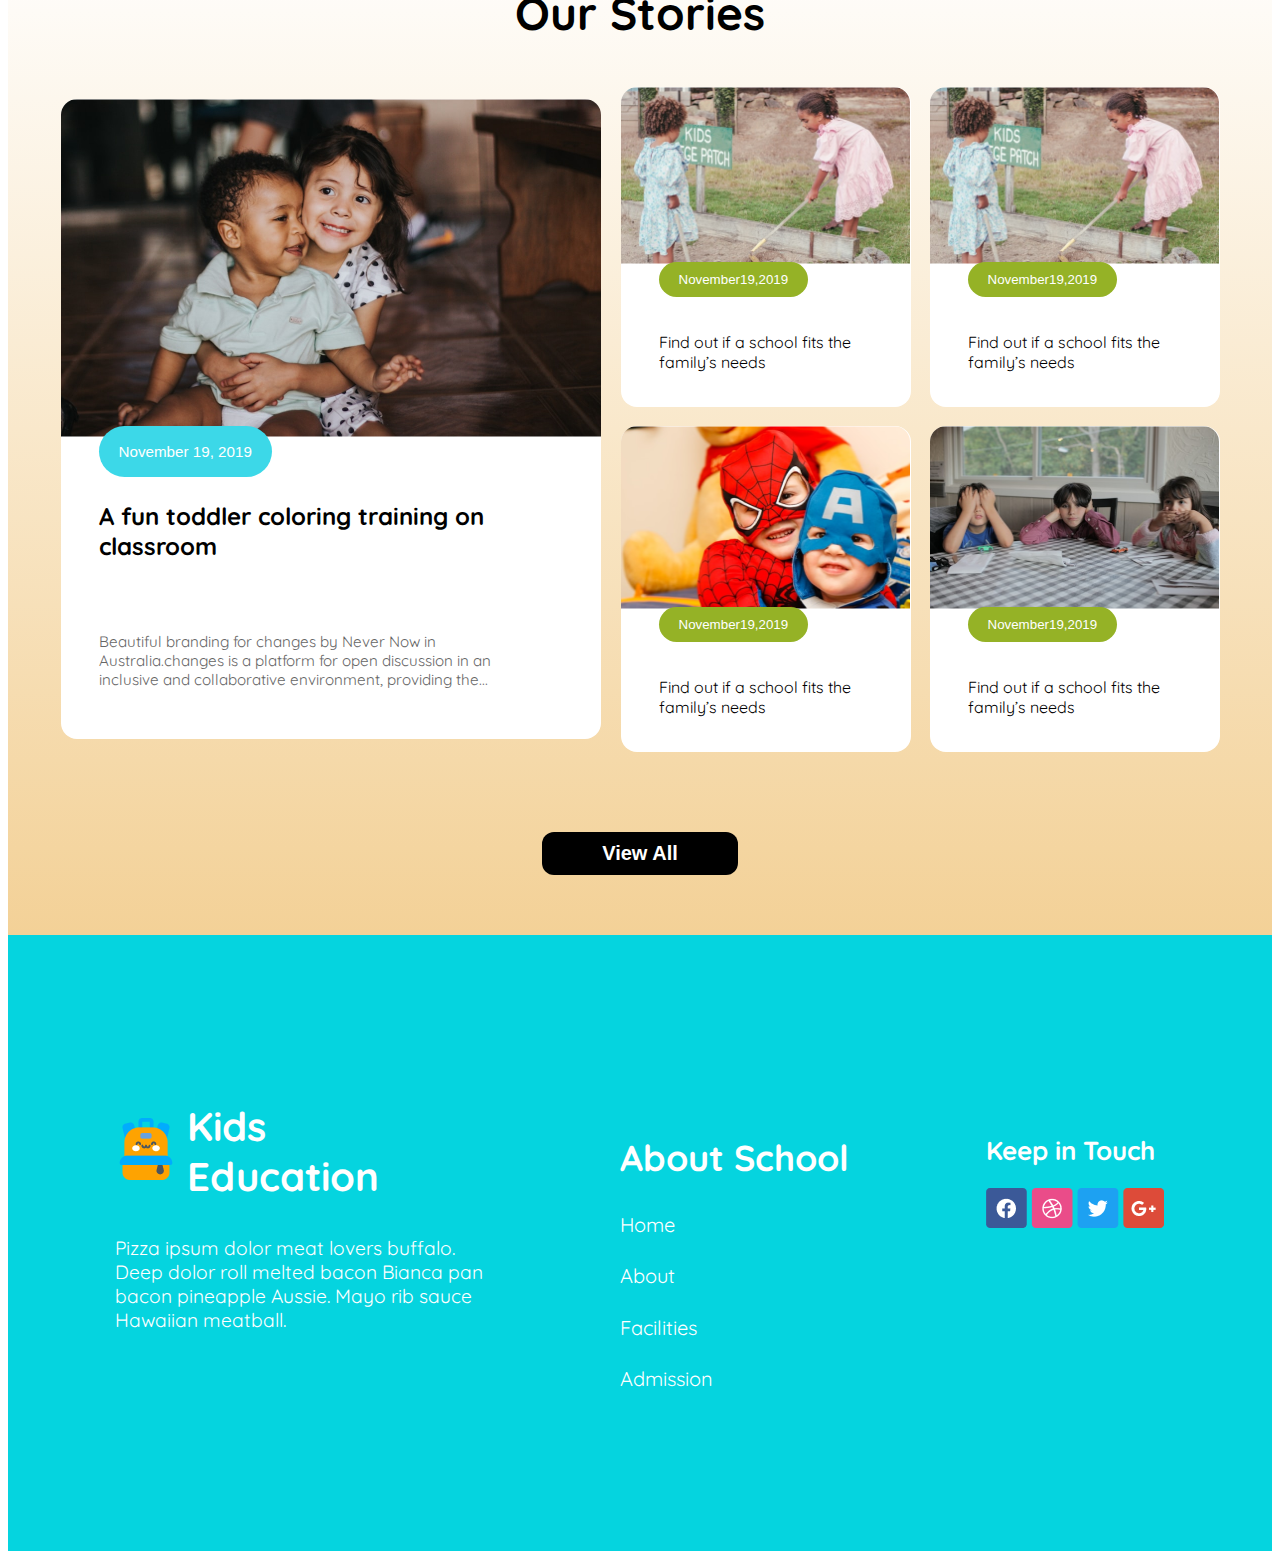
==== commit 7ef02d10: "Adding Footer with responsive in pixel7" ====
--- a/index.html
+++ b/index.html
@@ -201,11 +201,63 @@
             
 
            </section>
-
-           <footer class="footer-section">
-
-            hello i am footer
-           </footer>
+<!-- Footer Section Footer Section Footer Section -->
+          <footer class="main-footer">
+            <div class="footr-top display-flex">
+                
+            <div class="main-footer-logo-title-des ">
+
+                <div class="main-section1 display-flex">
+                    <div class="footer-logo">
+                        <img src="assets/logo.png" alt="">
+                    </div>
+                    <div class="footer-title">
+                        Kids Education
+                    </div>
+                </div>
+                <p class="footer-description">
+                    Pizza ipsum dolor meat lovers buffalo. <br>
+                    Deep dolor roll melted bacon Bianca pan <br>
+                    bacon pineapple Aussie. Mayo rib sauce <br>
+                    Hawaiian meatball.
+                </p>
+            </div>
+
+<!-- About School Section About School About School -->
+            <div class="footer-section2">
+                <div class="section-title">
+                    <h2>About School</h2>
+                </div>
+                <div class="about-item">
+                    <h4>Home</h4>
+                    <h4>About</h4>
+                    <h4>Facilities</h4>
+                    <h4>Admission</h4>
+                </div>
+            </div>
+
+            <!-- Keep in Touch Section Keep In TouchSection -->
+     <div class="keep-in-touch-section">
+        <div class="keep-in-touch">
+            <div class="keep-title">
+                <h2>Keep in Touch</h2>
+            </div>
+            <div class="keep-in-logo">
+                <img src="assets/fb.png" alt="">
+                <img src="assets/dribble.png" alt="">
+                <img src="assets/twitter.png" alt="">
+                <img src="assets/google+.png" alt="">
+            </div>
+
+
+
+        </div>
+     </div>
+
+            </div>
+
+
+          </footer>
         
     
 </body>
--- a/Styles/index-styling.css
+++ b/Styles/index-styling.css
@@ -344,15 +344,73 @@
    /* margin: 80px auto; */
 }
 
-.footer-section{
+/* Footer Section Related  */
+.footr-top{
     background-color: #05D4DF;
-}
-
-
-
-
-
-
+    /* display: flex; */
+    /* justify-items: center; */
+    gap: 30px;
+    align-items: center;
+    justify-content: space-evenly;
+}
+.footer-title{
+    color: white;
+    font-size: 2.5rem;
+    font-weight: bold;
+    
+}
+.footer-description{
+    color: white;
+    font-size: 1.2rem;
+    font-weight: 400;
+    margin-bottom: 176px;
+    /* border: 2px solid red; */
+}
+
+.main-section1{
+    gap: 10px;
+    width: 300px;
+    margin-top: 123px;
+    margin-bottom: 35px;
+    /* border: 2px solid yellow; */
+    /* justify-content: center; */
+    align-items: center;
+    /* padding-top: 20px; */
+}
+.footer-section2{
+    /* border: 2px solid black; */
+}
+.keep-in-touch{
+    /* border: 2px solid red; */
+}
+
+.section-title{
+    color: white;
+    font-size:1.5rem;
+    font-weight:bold;
+    /* border: 2px solid green; */
+    margin-top:200px;
+    margin-bottom: 32px;
+}
+.about-item h4{
+    color: white;
+    font-size:1.25rem;
+    font-weight:400;
+  
+}
+.about-item{
+    margin-bottom:160px ;
+}
+
+.keep-in-touch{
+    margin-top: -130px;
+    /* border: 2px solid red; */
+}
+.keep-title h2{
+    color: white;
+    font-size: 1.62rem;
+    font-weight:bold;
+}
 
 
 
@@ -427,5 +485,14 @@
         align-items: center;
     }
 
-    
-}
+
+    .footr-top{
+        flex-direction: column;
+        align-items: center;
+    }
+    .section-title2{
+        /* margin-top: 0; */
+    }
+    
+    
+}
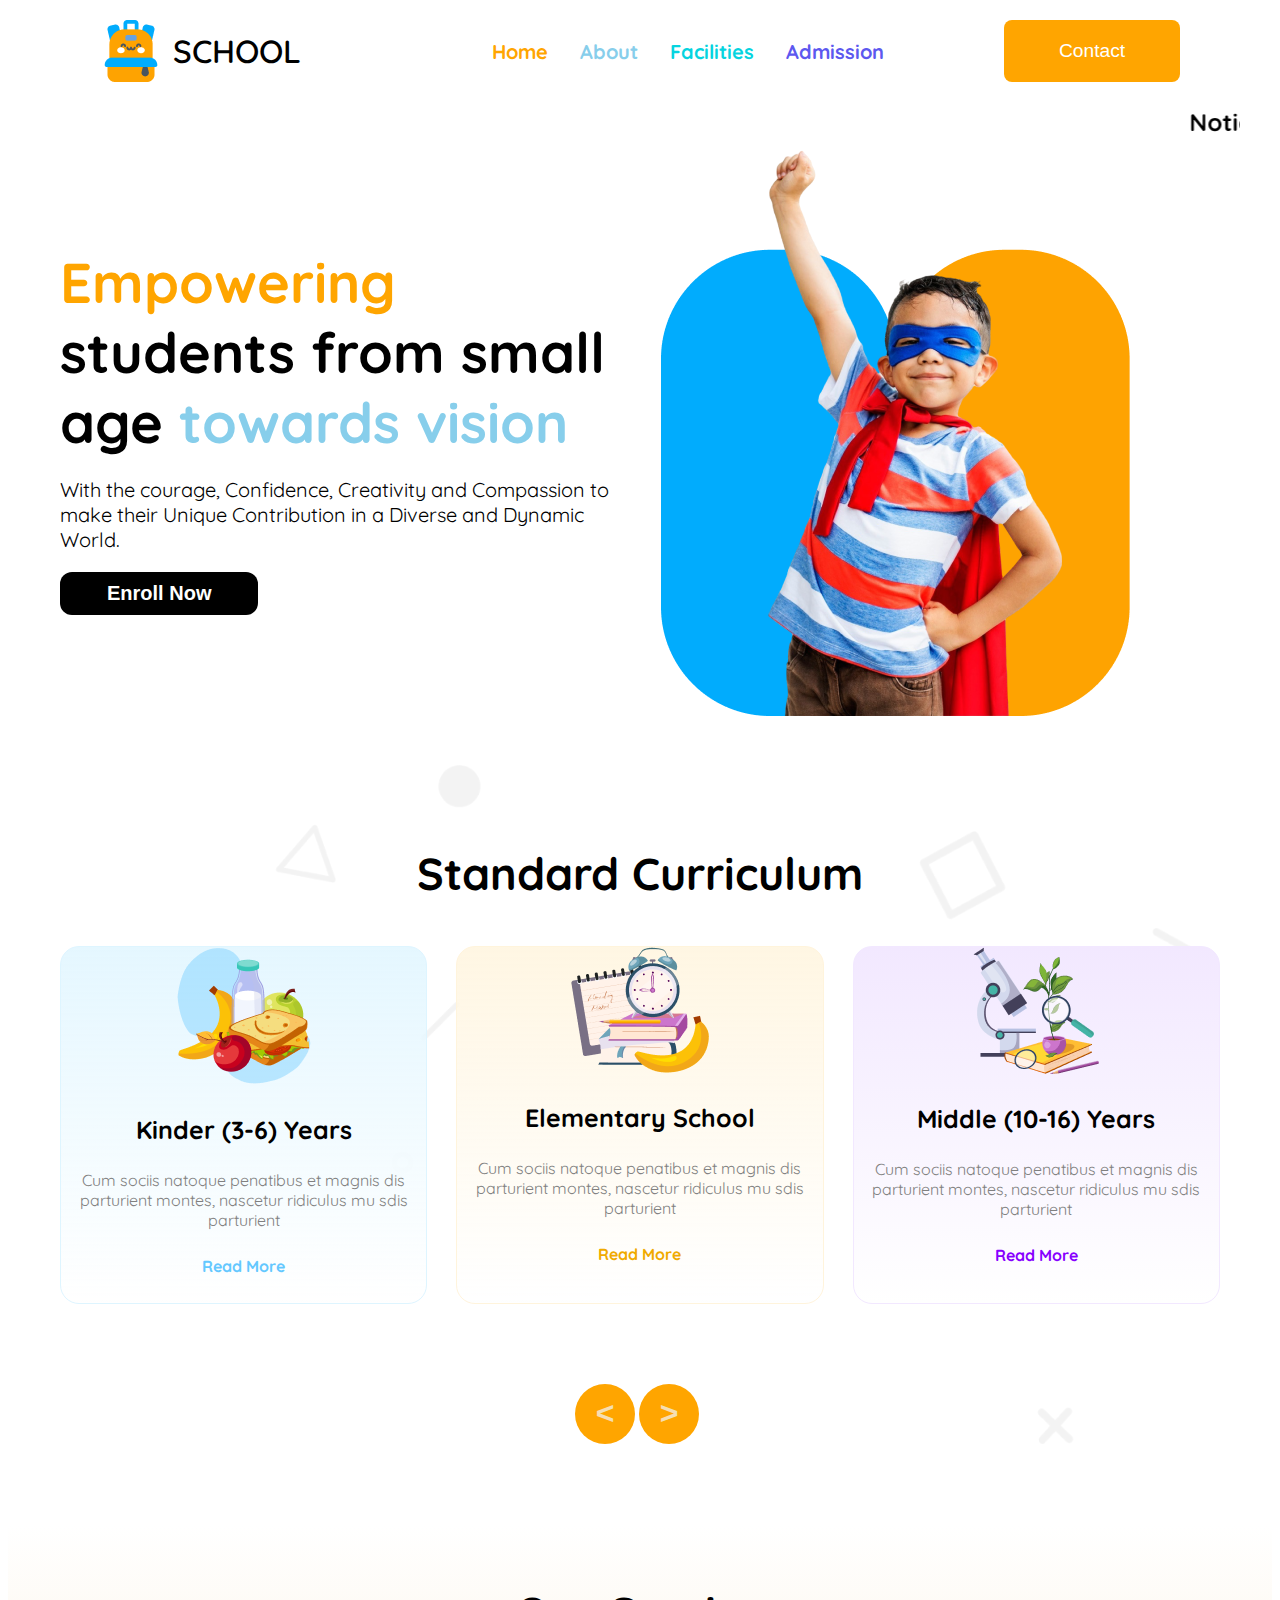
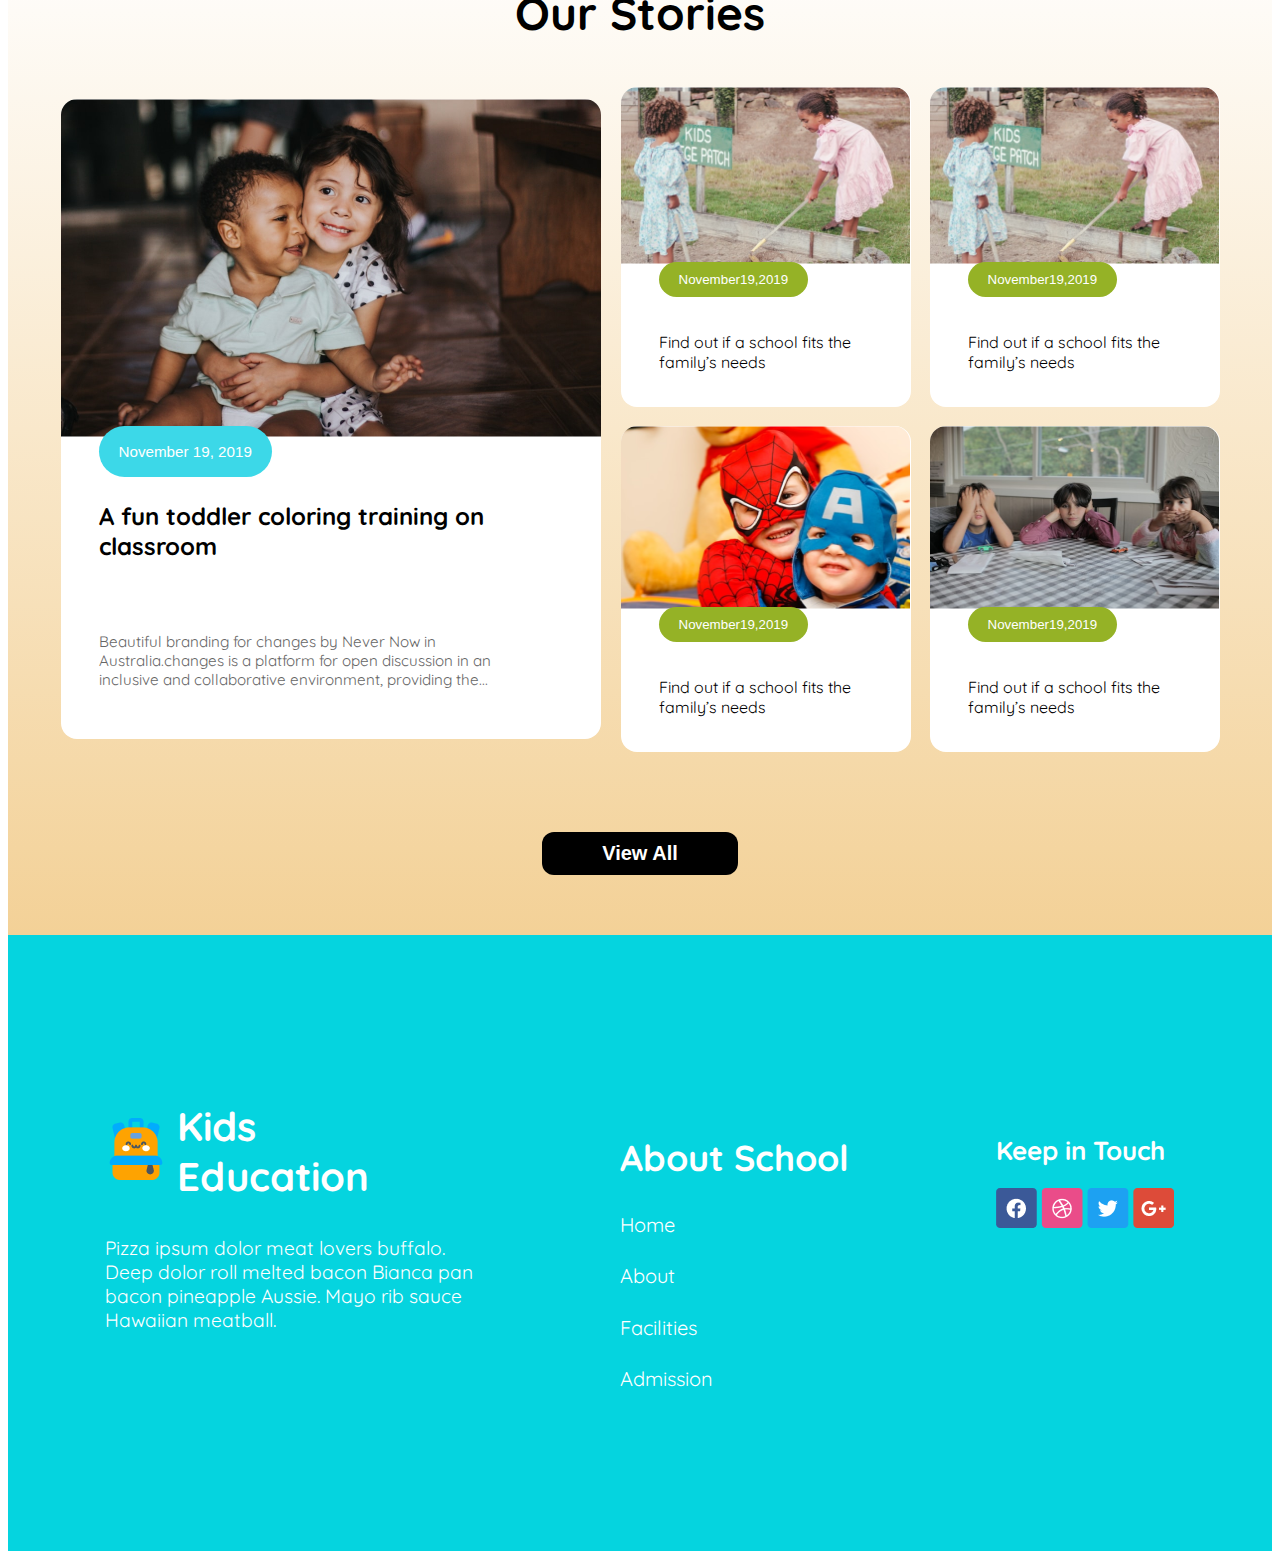
==== commit e0bf2c9c: "Footer proble resolved trying" ====
--- a/index.html
+++ b/index.html
@@ -39,9 +39,7 @@
                 </ul>
 
             </div>
-            <!-- <div class="nav-btn">
-                <button class="primary-btn">Contact</button>
-            </div> -->
+          
             </div>
             <button class="nav-btn">Contact</button>
         </nav>
@@ -205,7 +203,7 @@
           <footer class="main-footer">
             <div class="footr-top display-flex">
                 
-            <div class="main-footer-logo-title-des ">
+                 <div class="main-footer-logo-title-des ">
 
                 <div class="main-section1 display-flex">
                     <div class="footer-logo">
@@ -221,10 +219,10 @@
                     bacon pineapple Aussie. Mayo rib sauce <br>
                     Hawaiian meatball.
                 </p>
-            </div>
+                 </div>
 
 <!-- About School Section About School About School -->
-            <div class="footer-section2">
+                 <div class="footer-section2">
                 <div class="section-title">
                     <h2>About School</h2>
                 </div>
@@ -234,10 +232,10 @@
                     <h4>Facilities</h4>
                     <h4>Admission</h4>
                 </div>
-            </div>
+                 </div>
 
             <!-- Keep in Touch Section Keep In TouchSection -->
-     <div class="keep-in-touch-section">
+                 <div class="keep-in-touch-section">
         <div class="keep-in-touch">
             <div class="keep-title">
                 <h2>Keep in Touch</h2>
@@ -252,7 +250,7 @@
 
 
         </div>
-     </div>
+                 </div>
 
             </div>
 
--- a/Styles/index-styling.css
+++ b/Styles/index-styling.css
@@ -7,6 +7,7 @@
   font-weight:400;
   font-style: normal;
 }
+
 
 
 
@@ -171,8 +172,7 @@
 .card-1, .card-2, .card-3{
     border-radius:19px;
     text-align: center;
-    /* padding: 52px 40px; */
-    /* width: 360px; */
+   
 }
 .card-1{
     background: linear-gradient(to bottom, #DEF5FFCC,#FFFFFFFF);
@@ -188,7 +188,7 @@
 .card-3{
     background: linear-gradient(to bottom,#F2E8FF,#FFFFFF);
     border: 1px solid #F2E8FF ;
-    /* background-color: #5D58EF; */
+
 }
 .card-title{
     font-weight: bold;
@@ -220,8 +220,6 @@
 }
 
 .main-angle-btn{
-    /* margin-top:80 px;
-    margin-bottom: 60px; */
     width: 130px;
     margin: 80px auto;
 }
@@ -242,7 +240,6 @@
 .main-story-section{
     margin-top: 60px;
     background-image: linear-gradient( #FFFFFF, #f3d197),url('../assets/bg.png');
-   /* Changing Max-Width to width */
     max-width: 100%;
 }
 
@@ -260,7 +257,6 @@
 
 .our-story-left{
     border-radius: 16px;
-    /* Changing Max-Width to width */
     max-width: 540px;
     background-color: white;
 }
@@ -304,7 +300,7 @@
     border-top-right-radius: 16px;
 }
 .sub-story{
-    /* border: 2px solid red; */
+
     max-width: 290px;
     border-radius: 16px;
     background-color: white;
@@ -328,7 +324,7 @@
 .view-all{
     display: flex;
     justify-content: center;
-    /* align-items: center; */
+
     margin-top: 80px;
    
 }
@@ -341,17 +337,20 @@
     font-size: 1.25rem;
     font-weight:bold;
     margin-bottom: 60px;
-   /* margin: 80px auto; */
+   
 }
 
 /* Footer Section Related  */
+.main-footer{
+    background-color: #05D4DF;
+}
+
+
 .footr-top{
-    background-color: #05D4DF;
-    /* display: flex; */
-    /* justify-items: center; */
-    gap: 30px;
-    align-items: center;
-    justify-content: space-evenly;
+    width: 1070px;
+    margin: 0 auto;
+    align-items: center;
+    justify-content: space-between;
 }
 .footer-title{
     color: white;
@@ -364,7 +363,7 @@
     font-size: 1.2rem;
     font-weight: 400;
     margin-bottom: 176px;
-    /* border: 2px solid red; */
+    
 }
 
 .main-section1{
@@ -372,18 +371,9 @@
     width: 300px;
     margin-top: 123px;
     margin-bottom: 35px;
-    /* border: 2px solid yellow; */
-    /* justify-content: center; */
-    align-items: center;
-    /* padding-top: 20px; */
-}
-.footer-section2{
-    /* border: 2px solid black; */
-}
-.keep-in-touch{
-    /* border: 2px solid red; */
-}
-
+    align-items: center;
+  
+}
 .section-title{
     color: white;
     font-size:1.5rem;
@@ -485,14 +475,16 @@
         align-items: center;
     }
 
-
+/* Footer Related Style */
     .footr-top{
         flex-direction: column;
-        align-items: center;
-    }
-    .section-title2{
-        /* margin-top: 0; */
-    }
-    
-    
-}
+        max-width: 100%;
+        /* align-items: center; */
+        
+    }
+ 
+    }
+  
+    
+    
+}
